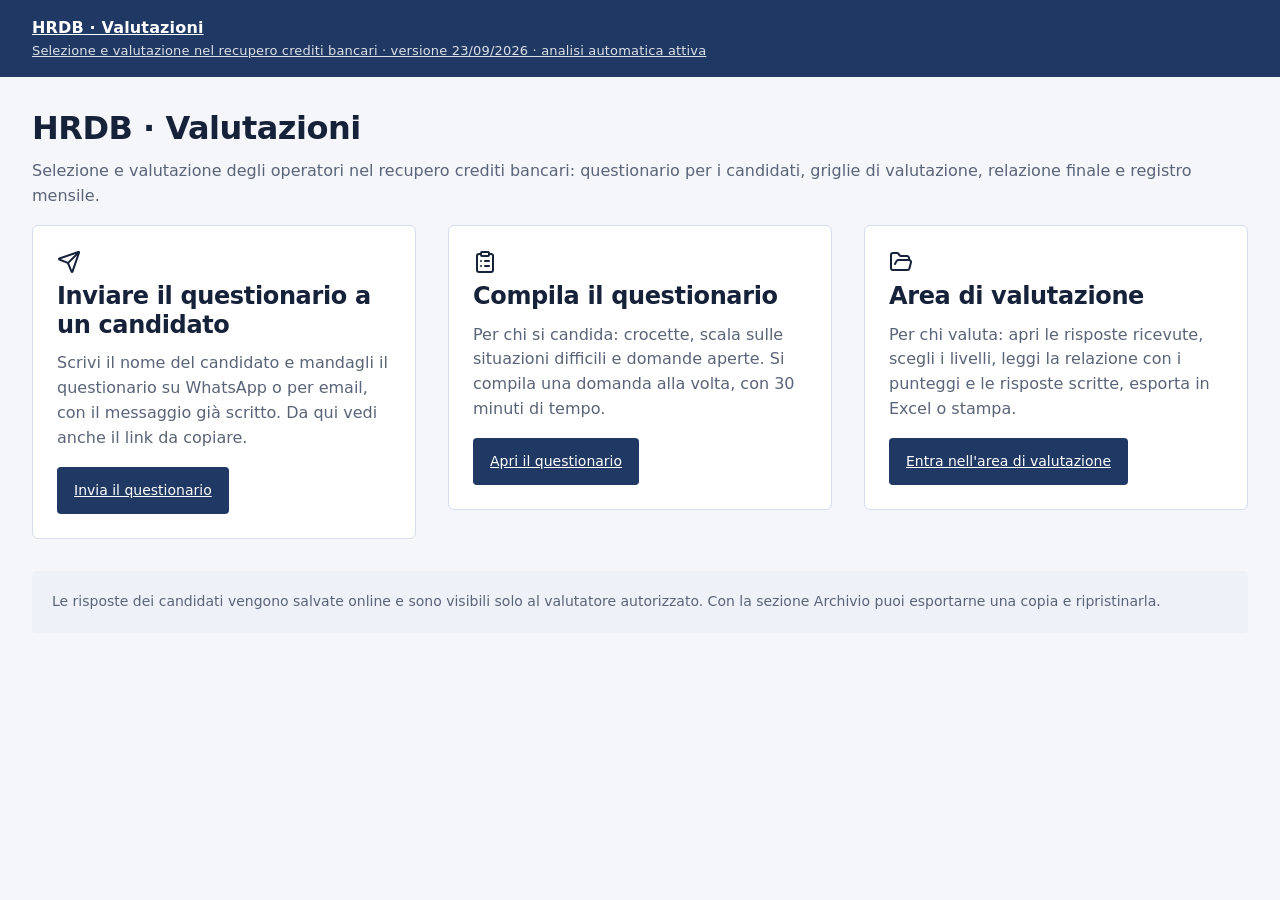
==== index.html @ 4d783eae "Nell'elenco delle risposte ricevute compare il punteggio, senza consumare chiamate al modello Richie" ====
<!doctype html>
<html lang="it">
  <head>
    <meta charset="UTF-8" />
    <meta name="viewport" content="width=device-width, initial-scale=1.0" />
    <title>HRDB</title>
    <meta
      name="description"
      content="Questionario di selezione: crocette, scala sulle situazioni difficili e domande aperte. Si compila una domanda alla volta, con 30 minuti di tempo."
    />
    <meta name="robots" content="noindex, nofollow" />
    <meta name="theme-color" content="#0f172a" />
    <link rel="icon" href="./favicon.svg" type="image/svg+xml" />
    <script type="module" crossorigin src="./assets/index-hrtb8.js"></script>
    <link rel="stylesheet" crossorigin href="./assets/index-C1tVpzxo.css" />
  </head>
  <body>
    <div id="root"></div>
  </body>
</html>
---- assets/index-C1tVpzxo.css ----
:root{--color-primary: #1F3864;--color-primary-hover: #182C4F;--color-primary-pressed: #12213C;--color-primary-tint: #E9EEF7;--color-on-primary: #FFFFFF;--color-secondary: #2E5496;--color-secondary-soft: #E8EEF8;--color-tertiary: #4C7DD9;--color-neutral: #F4F6FA;--color-surface: #FFFFFF;--color-surface-quiet: #EEF2F8;--color-border: #D5DDEA;--color-border-strong: #B9C4D6;--color-on-surface: #16213A;--color-on-surface-muted: #5A6478;--color-success: #1B7A4B;--color-success-text: #14663C;--color-success-surface: #E6F1EA;--color-attention: #B07A12;--color-attention-text: #8A5A0B;--color-attention-surface: #FCF1DC;--color-danger: #A32A1F;--color-danger-text: #8F2419;--color-danger-surface: #FBE9E6;--color-overlay: rgba(15, 23, 42, .45);--font-sans: system-ui, -apple-system, "Segoe UI", Roboto, "Helvetica Neue", Arial, sans-serif;--font-mono: ui-monospace, SFMono-Regular, Menlo, Consolas, "Courier New", monospace;--text-display: 44px;--text-headline-xl: 32px;--text-headline-lg: 24px;--text-headline-md: 19px;--text-body-lg: 17px;--text-body-md: 16px;--text-body-sm: 14px;--text-label-md: 14px;--text-table-head: 12px;--text-badge: 12px;--text-caption: 13px;--text-numeric-xl: 40px;--text-numeric-md: 20px;--text-mono-code: 15px;--radius-xs: 2px;--radius-sm: 4px;--radius-md: 6px;--radius-pill: 9999px;--space-xxs: 4px;--space-xs: 8px;--space-sm: 12px;--space-md: 16px;--space-lg: 20px;--space-xl: 24px;--space-xxl: 32px;--space-xxxl: 40px;--space-section: 48px;--space-page: 64px;--candidate-gutter: 20px;--candidate-measure: 560px;--evaluator-gutter: 32px;--evaluator-max: 1280px;--evaluator-sidebar: 248px;--report-measure: 720px;--touch-target: 48px;--control-min: 44px;--progress-height: 6px;--table-row: 44px}*{box-sizing:border-box}html,body,#root{min-height:100%}body{margin:0;background:var(--color-neutral);color:var(--color-on-surface);font-family:var(--font-sans);font-size:var(--text-body-md);line-height:1.55;-webkit-font-smoothing:antialiased}h1,h2,h3{margin:0 0 var(--space-sm);line-height:1.2;letter-spacing:-.015em;font-weight:600}h1{font-size:var(--text-headline-xl)}h2{font-size:var(--text-headline-lg)}h3{font-size:var(--text-headline-md)}p{margin:0 0 var(--space-md)}a{color:var(--color-secondary)}.muted{color:var(--color-on-surface-muted)}.caption{font-size:var(--text-caption);color:var(--color-on-surface-muted)}.numeric{font-size:var(--text-numeric-md);font-weight:600;font-variant-numeric:tabular-nums}.numeric-xl{font-size:var(--text-numeric-xl);font-weight:600;font-variant-numeric:tabular-nums}:focus-visible{outline:3px solid var(--color-tertiary);outline-offset:2px}.shell{min-height:100vh;display:flex;flex-direction:column}.shell__main{flex:1 1 auto}.wrap{width:100%;max-width:var(--evaluator-max);margin:0 auto;padding:var(--space-xxl) var(--evaluator-gutter)}.wrap--candidate{max-width:var(--candidate-measure);padding:var(--space-xl) var(--candidate-gutter) var(--space-xxxl)}.topbar{background:var(--color-primary);color:var(--color-on-primary)}.topbar__inner{max-width:var(--evaluator-max);margin:0 auto;padding:var(--space-md) var(--evaluator-gutter);display:flex;align-items:center;justify-content:space-between;gap:var(--space-md);flex-wrap:wrap}.topbar a,.topbar strong{color:var(--color-on-primary)}.topbar__name{font-weight:600;letter-spacing:.01em}.topbar__sub{display:block;font-size:var(--text-caption);opacity:.85;font-weight:400}.workspace{display:grid;grid-template-columns:var(--evaluator-sidebar) 1fr;gap:var(--space-xxl);align-items:start}@media (max-width: 1023px){.workspace{grid-template-columns:1fr;gap:var(--space-lg)}}.nav-side{display:flex;flex-direction:column;gap:var(--space-xxs);position:sticky;top:var(--space-lg)}.nav-item{display:block;width:100%;text-align:left;padding:var(--space-sm);background:var(--color-surface);border:1px solid var(--color-border);border-radius:var(--radius-sm);color:var(--color-on-surface);font-family:inherit;font-size:var(--text-label-md);font-weight:500;min-height:var(--control-min);cursor:pointer}.nav-item:hover{background:var(--color-secondary-soft);color:var(--color-primary)}.nav-item--active{background:var(--color-secondary-soft);color:var(--color-primary);border-color:var(--color-border-strong)}@media (max-width: 1023px){.nav-side{position:static;flex-direction:row;overflow-x:auto}.nav-item{width:auto;white-space:nowrap}}.btn{display:inline-flex;align-items:center;justify-content:center;gap:var(--space-xs);min-height:var(--control-min);padding:var(--space-sm) var(--space-md);border-radius:var(--radius-sm);font-family:inherit;font-size:var(--text-label-md);font-weight:500;cursor:pointer;border:1px solid transparent}.btn--primary{background:var(--color-primary);color:var(--color-on-primary)}.btn--primary:hover{background:var(--color-primary-hover)}.btn--primary:active{background:var(--color-primary-pressed)}.btn--secondary{background:var(--color-surface);color:var(--color-primary);border-color:var(--color-border)}.btn--secondary:hover{background:var(--color-secondary-soft)}.btn--danger{background:var(--color-danger);color:var(--color-on-primary)}.btn:disabled,.btn[aria-disabled=true]{background:var(--color-surface-quiet);color:var(--color-on-surface-muted);cursor:not-allowed;border-color:var(--color-border)}.btn--wide{width:100%}.actions{display:flex;gap:var(--space-sm);flex-wrap:wrap;margin-top:var(--space-lg)}.card{background:var(--color-surface);border:1px solid var(--color-border);border-radius:var(--radius-md);padding:var(--space-xl);margin-bottom:var(--space-md)}.card--question{padding:var(--space-xl)}.panel{background:var(--color-surface-quiet);border-radius:var(--radius-sm);padding:var(--space-lg)}.answer-quote{background:var(--color-surface-quiet);border-left:3px solid var(--color-secondary);border-radius:var(--radius-sm);padding:var(--space-lg);font-size:var(--text-body-lg);white-space:pre-wrap;margin:var(--space-sm) 0}.reading-panel{background:var(--color-primary-tint);border-radius:var(--radius-sm);padding:var(--space-lg);font-size:var(--text-body-sm);margin:var(--space-md) 0}.reading-panel ul{margin:var(--space-xs) 0;padding-left:var(--space-lg)}.reading-panel li.ok{color:var(--color-success-text)}.reading-panel li.no{color:var(--color-on-surface-muted)}.code-box{background:var(--color-surface-quiet);border:1px solid var(--color-border);border-radius:var(--radius-sm);padding:var(--space-md);font-family:var(--font-mono);font-size:var(--text-mono-code);line-height:1.65;word-break:break-all;max-height:260px;overflow:auto;margin:var(--space-md) 0}.flag{background:var(--color-attention-surface);border-radius:var(--radius-sm);padding:var(--space-md);font-size:var(--text-body-sm);margin-bottom:var(--space-xs)}.option{display:block;width:100%;text-align:left;min-height:64px;padding:var(--space-lg);background:var(--color-surface);border:1px solid var(--color-border);border-radius:var(--radius-md);color:var(--color-on-surface);font-family:inherit;font-size:var(--text-body-lg);cursor:pointer;margin-bottom:var(--space-xs)}.option:hover{border-color:var(--color-secondary)}.option--selected{background:var(--color-secondary-soft);border-color:var(--color-secondary);color:var(--color-primary)}.scale{display:flex;gap:var(--space-xs);flex-wrap:wrap}.scale-btn{width:56px;height:56px;border-radius:var(--radius-sm);border:1px solid var(--color-border);background:var(--color-surface);color:var(--color-primary);font-family:inherit;font-size:var(--text-numeric-md);font-weight:600;cursor:pointer}.scale-btn:hover{border-color:var(--color-secondary)}.scale-btn--selected{background:var(--color-primary);color:var(--color-on-primary);border-color:var(--color-primary)}.level-card{display:block;width:100%;text-align:left;padding:var(--space-md);margin-bottom:var(--space-xs);background:var(--color-surface);border:1px solid var(--color-border);border-radius:var(--radius-md);font-family:inherit;font-size:var(--text-body-sm);color:var(--color-on-surface);cursor:pointer}.level-card:hover{border-color:var(--color-secondary)}.level-card--selected{background:var(--color-primary);color:var(--color-on-primary);border-color:var(--color-primary)}.level-card--selected .level-card__num{color:var(--color-on-primary)}.level-card__num{display:inline-block;min-width:22px;font-weight:600;color:var(--color-primary);margin-right:var(--space-xs)}.pending-note{background:var(--color-surface-quiet);color:var(--color-on-surface-muted);border-radius:var(--radius-sm);padding:var(--space-sm);font-size:var(--text-body-sm)}.banner{border-radius:var(--radius-sm);padding:var(--space-lg);margin:var(--space-md) 0;font-size:var(--text-body-md)}.banner--ok{background:var(--color-success-surface)}.banner--warning{background:var(--color-attention-surface)}.banner--blocking{background:var(--color-danger-surface)}.banner--neutral{background:var(--color-surface-quiet);color:var(--color-on-surface-muted);font-size:var(--text-body-sm)}.banner ul{margin:var(--space-xs) 0 0;padding-left:var(--space-lg)}.badge{display:inline-block;padding:var(--space-xxs) var(--space-sm);border-radius:var(--radius-pill);font-size:var(--text-badge);font-weight:600;letter-spacing:.05em;text-transform:uppercase}.badge--positive{background:var(--color-success-surface);color:var(--color-success-text)}.badge--caution{background:var(--color-attention-surface);color:var(--color-attention-text)}.badge--negative{background:var(--color-danger-surface);color:var(--color-danger-text)}.badge--neutral{background:var(--color-surface-quiet);color:var(--color-on-surface-muted)}.outcome{display:inline-block;padding:var(--space-xs) var(--space-md);border-radius:var(--radius-pill);font-size:var(--text-label-md);font-weight:600}.outcome--positive{background:var(--color-success-surface);color:var(--color-success-text)}.outcome--caution{background:var(--color-attention-surface);color:var(--color-attention-text)}.outcome--negative{background:var(--color-danger-surface);color:var(--color-danger-text)}.pills{display:flex;gap:var(--space-xs);flex-wrap:wrap;margin:var(--space-md) 0}.pill{background:var(--color-surface);border:1px solid var(--color-border);border-radius:var(--radius-sm);padding:var(--space-xs) var(--space-sm);font-size:var(--text-body-sm)}.pill b{color:var(--color-primary)}.table{width:100%;border-collapse:collapse;font-size:var(--text-body-sm);margin:var(--space-md) 0}.table th{background:var(--color-surface-quiet);color:var(--color-primary);text-align:left;font-size:var(--text-table-head);letter-spacing:.07em;text-transform:uppercase;font-weight:600;padding:var(--space-sm);border:1px solid var(--color-border)}.table td{padding:var(--space-sm);border:1px solid var(--color-border);vertical-align:top}.table tr.is-flagged td{background:var(--color-attention-surface)}.table tr.is-selected td{background:var(--color-secondary-soft)}.table--numbers td.num{text-align:right;font-variant-numeric:tabular-nums}.field{display:block;margin-bottom:var(--space-md)}.field__label{display:block;font-size:var(--text-label-md);font-weight:500;margin-bottom:var(--space-xxs)}.input,.textarea{width:100%;padding:var(--space-sm);border:1px solid var(--color-border);border-radius:var(--radius-sm);font-family:inherit;font-size:var(--text-body-md);background:var(--color-surface);color:var(--color-on-surface)}.textarea{min-height:160px;resize:vertical;line-height:1.5}.input:focus,.textarea:focus{outline:none;border-color:var(--color-secondary)}.field__error{color:var(--color-danger-text);font-size:var(--text-caption);margin-top:var(--space-xxs)}.field-help{font-size:var(--text-caption);color:var(--color-on-surface-muted);margin:var(--space-xxs) 0 var(--space-xs)}.checkline{display:flex;gap:var(--space-sm);align-items:flex-start;font-size:var(--text-body-sm)}.countdown{display:flex;align-items:center;justify-content:space-between;gap:var(--space-sm);background:var(--color-primary-tint);border:1px solid var(--color-border);border-radius:var(--radius-sm);padding:var(--space-sm) var(--space-md);margin-bottom:var(--space-md)}.countdown__label{font-size:var(--text-label-md);color:var(--color-primary)}.countdown__value{font-family:var(--font-mono);font-size:20px;font-weight:600;font-variant-numeric:tabular-nums;color:var(--color-primary)}.countdown--alarm{background:var(--color-danger-surface);border-color:var(--color-danger)}.countdown--alarm .countdown__label,.countdown--alarm .countdown__value{color:var(--color-danger-text)}.progress{height:var(--progress-height);background:var(--color-surface-quiet);border-radius:var(--radius-xs);overflow:hidden;margin-bottom:var(--space-lg)}.progress__bar{height:100%;background:var(--color-secondary)}.step{font-size:var(--text-label-md);font-weight:600;color:var(--color-secondary);margin-bottom:var(--space-xs)}.candidate-actions{display:flex;gap:var(--space-sm);flex-wrap:wrap;margin-top:var(--space-xl)}@media (max-width: 560px){.candidate-actions{position:sticky;bottom:0;background:var(--color-neutral);padding:var(--space-md) 0 calc(var(--space-md) + env(safe-area-inset-bottom))}}.report{background:var(--color-surface);border:1px solid var(--color-border);border-radius:var(--radius-md);padding:var(--space-xxl);max-width:var(--report-measure);margin:0 auto}.report h2{margin-top:var(--space-xxl);padding-bottom:var(--space-xs);border-bottom:2px solid var(--color-primary-tint)}.report__head{background:var(--color-neutral);border-radius:var(--radius-sm);padding:var(--space-sm) var(--space-md)}.report__outcome{border:2px solid var(--color-primary);border-radius:var(--radius-md);padding:var(--space-lg);margin:var(--space-md) 0}.report__qa{margin-bottom:var(--space-lg)}.report__sign{margin-top:var(--space-xxl);display:flex;gap:var(--space-xxl);flex-wrap:wrap;font-size:var(--text-caption);color:var(--color-on-surface-muted)}.report__sign div{border-top:1px solid var(--color-border-strong);padding-top:var(--space-xs);min-width:220px}.report__note{margin-top:var(--space-xl);font-size:var(--text-caption);color:var(--color-on-surface-muted);border-top:1px solid var(--color-border);padding-top:var(--space-sm)}@media print{body{background:var(--color-surface);font-size:12px}.no-print,.topbar,.nav-side,.candidate-actions,.countdown{display:none!important}.report{border:none;border-radius:0;padding:0;max-width:none}.report h2{page-break-after:avoid}.report__qa,.report__outcome{page-break-inside:avoid}.wrap,.wrap--candidate{padding:0;max-width:none}}
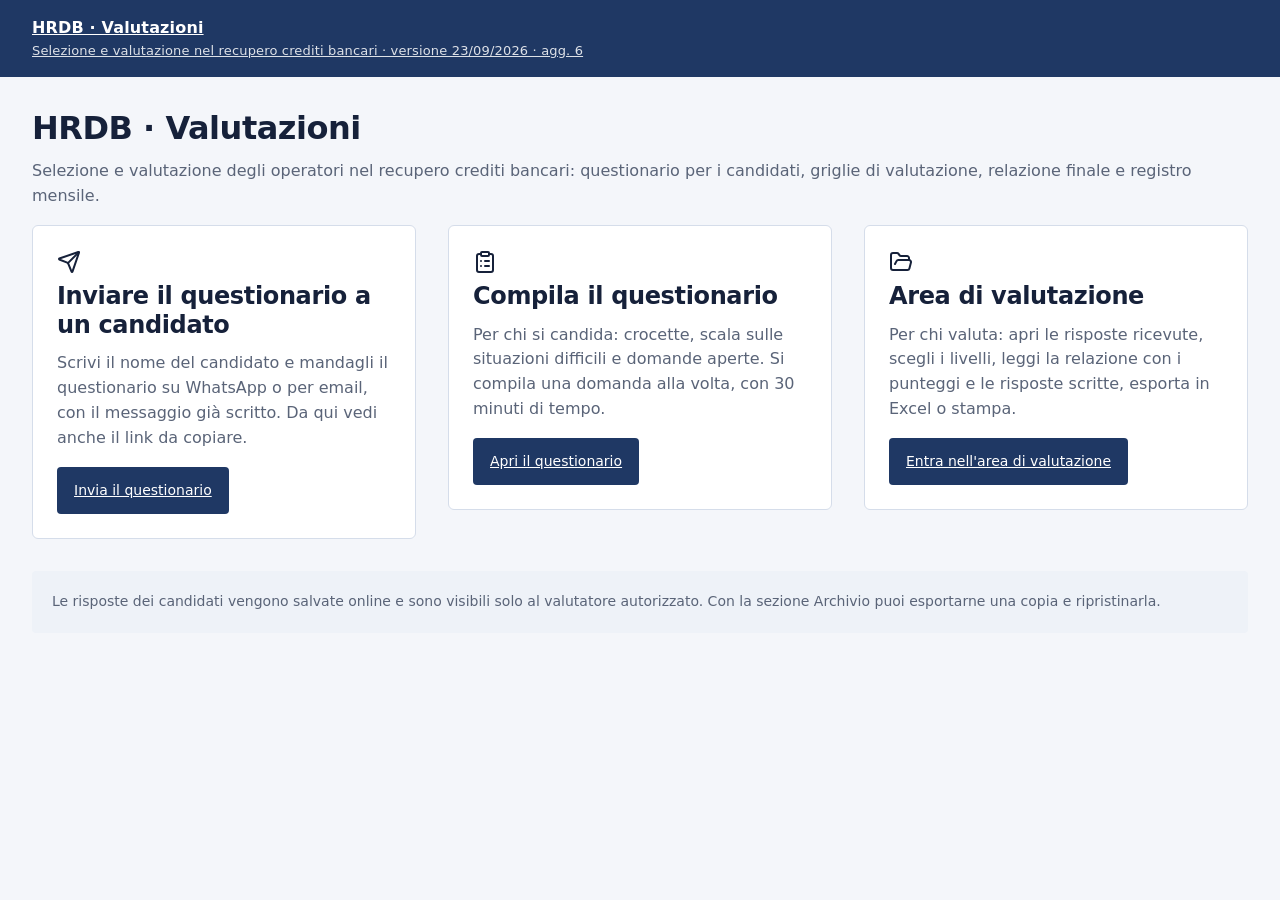
==== commit 7eeaca74: "Marcatore di versione visibile e nome del file con marcatore, per non pescare dalla memoria del brow" ====
--- a/index.html
+++ b/index.html
@@ -11,7 +11,7 @@
     <meta name="robots" content="noindex, nofollow" />
     <meta name="theme-color" content="#0f172a" />
     <link rel="icon" href="./favicon.svg" type="image/svg+xml" />
-    <script type="module" crossorigin src="./assets/index-hrtb8.js"></script>
+    <script type="module" crossorigin src="./assets/index-hrtb10.js?v=6"></script>
     <link rel="stylesheet" crossorigin href="./assets/index-C1tVpzxo.css" />
   </head>
   <body>
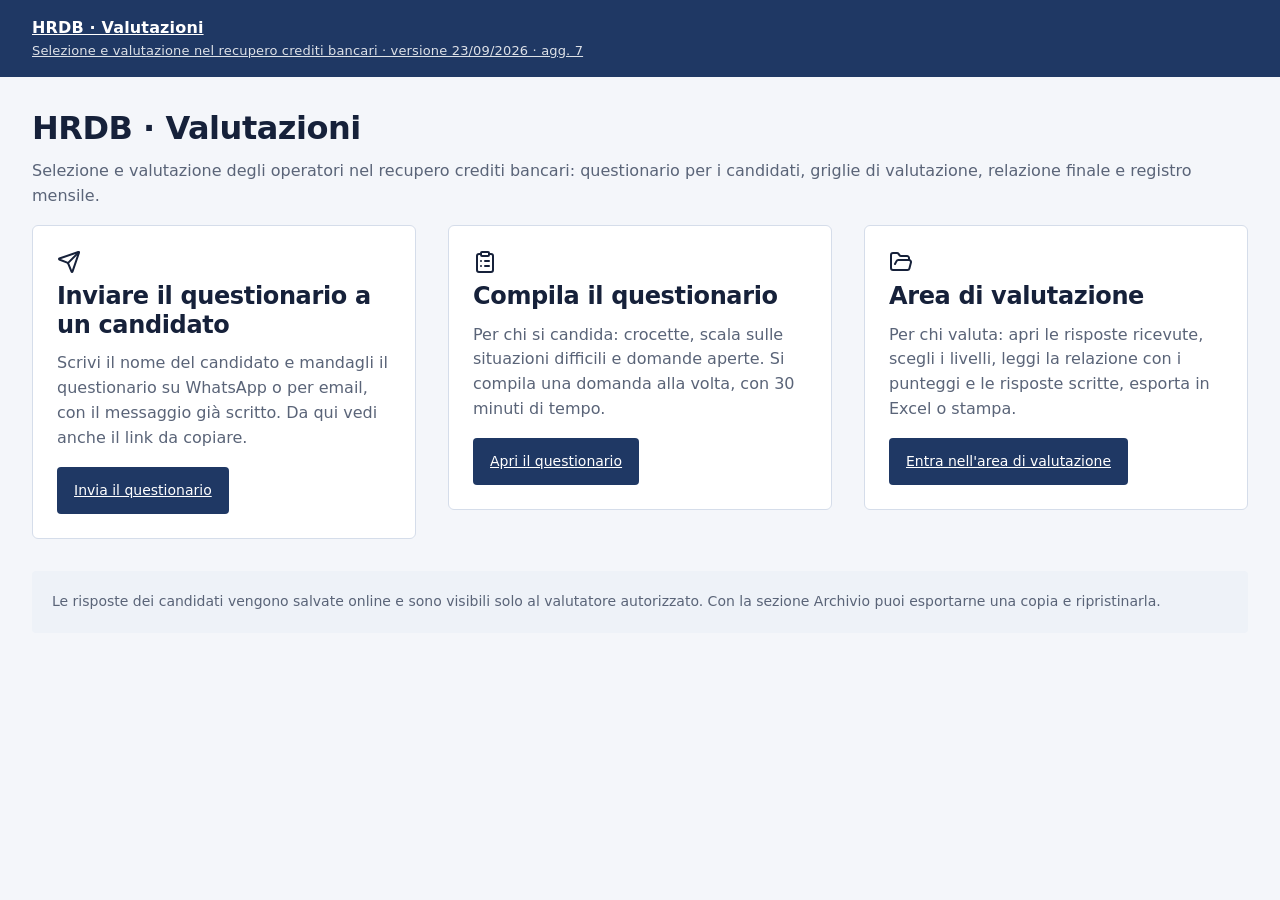
==== commit 15068fdb: "Risposte ricevute: una scheda per candidato con tutto quello che si puo' sapere senza consumare chia" ====
--- a/index.html
+++ b/index.html
@@ -11,7 +11,7 @@
     <meta name="robots" content="noindex, nofollow" />
     <meta name="theme-color" content="#0f172a" />
     <link rel="icon" href="./favicon.svg" type="image/svg+xml" />
-    <script type="module" crossorigin src="./assets/index-hrtb10.js?v=6"></script>
+    <script type="module" crossorigin src="./assets/index-hrtb11.js?v=7"></script>
     <link rel="stylesheet" crossorigin href="./assets/index-C1tVpzxo.css" />
   </head>
   <body>
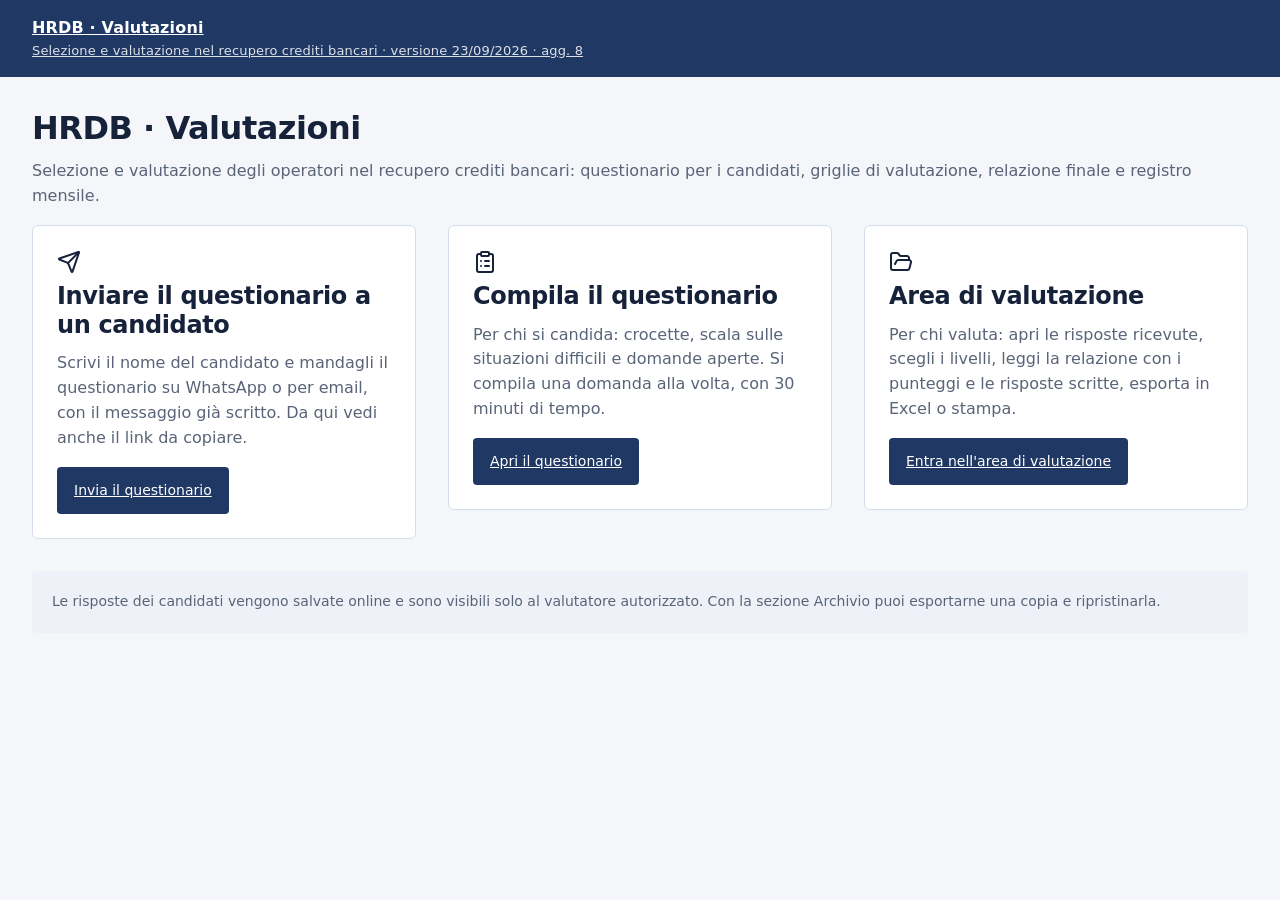
==== commit 427f8e1a: "Due stampe separate (punteggi / relazione finale) e via il riferimento allo psicologo abilitato Rich" ====
--- a/index.html
+++ b/index.html
@@ -11,7 +11,7 @@
     <meta name="robots" content="noindex, nofollow" />
     <meta name="theme-color" content="#0f172a" />
     <link rel="icon" href="./favicon.svg" type="image/svg+xml" />
-    <script type="module" crossorigin src="./assets/index-hrtb11.js?v=7"></script>
+    <script type="module" crossorigin src="./assets/index-hrtb12.js?v=8"></script>
     <link rel="stylesheet" crossorigin href="./assets/index-C1tVpzxo.css" />
   </head>
   <body>
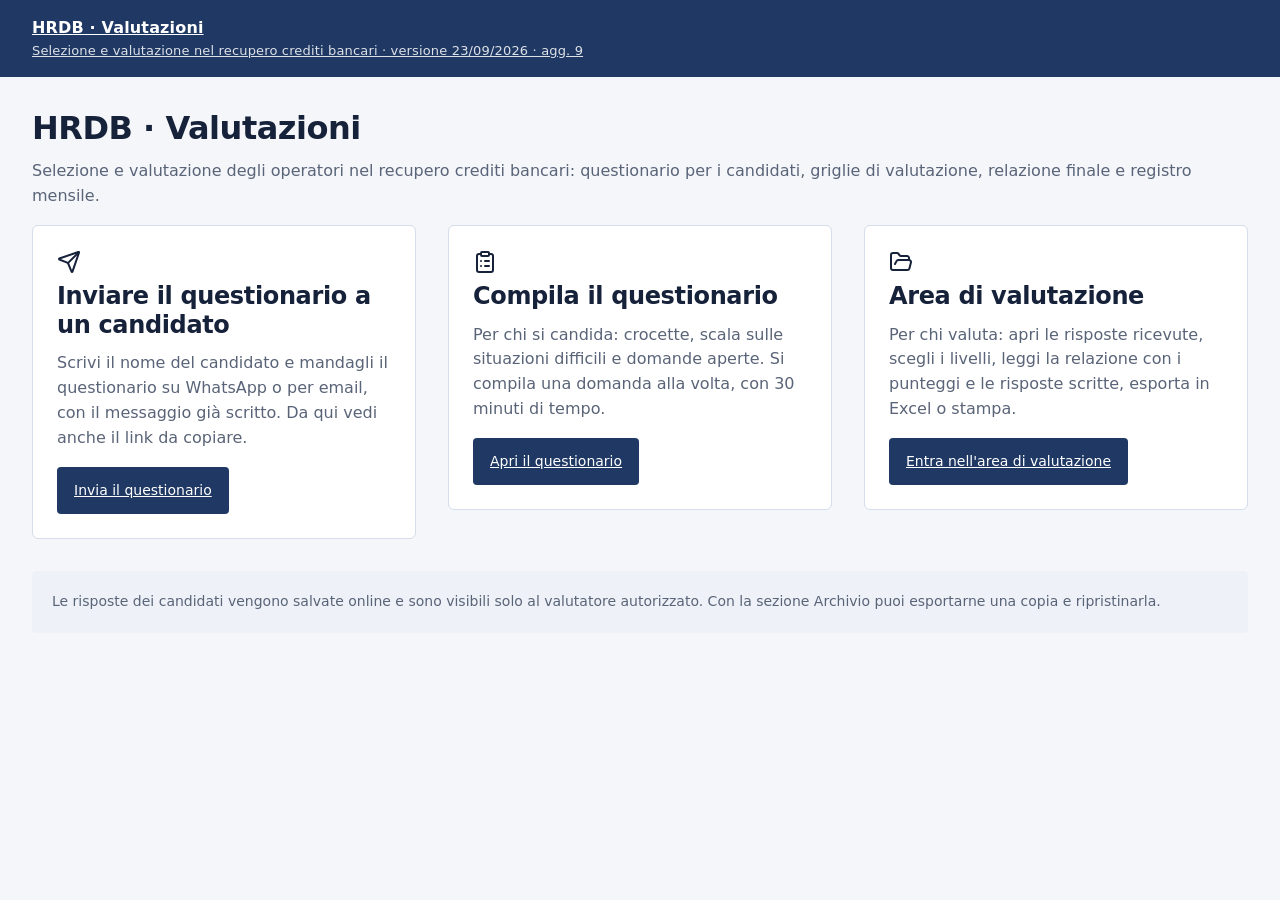
==== commit 2e459c9b: "La relazione si puo' mostrare e stampare in tre modi: tutto, solo punteggi, solo relazione e verbale" ====
--- a/index.html
+++ b/index.html
@@ -11,7 +11,7 @@
     <meta name="robots" content="noindex, nofollow" />
     <meta name="theme-color" content="#0f172a" />
     <link rel="icon" href="./favicon.svg" type="image/svg+xml" />
-    <script type="module" crossorigin src="./assets/index-hrtb12.js?v=8"></script>
+    <script type="module" crossorigin src="./assets/index-hrtb13.js?v=9"></script>
     <link rel="stylesheet" crossorigin href="./assets/index-C1tVpzxo.css" />
   </head>
   <body>
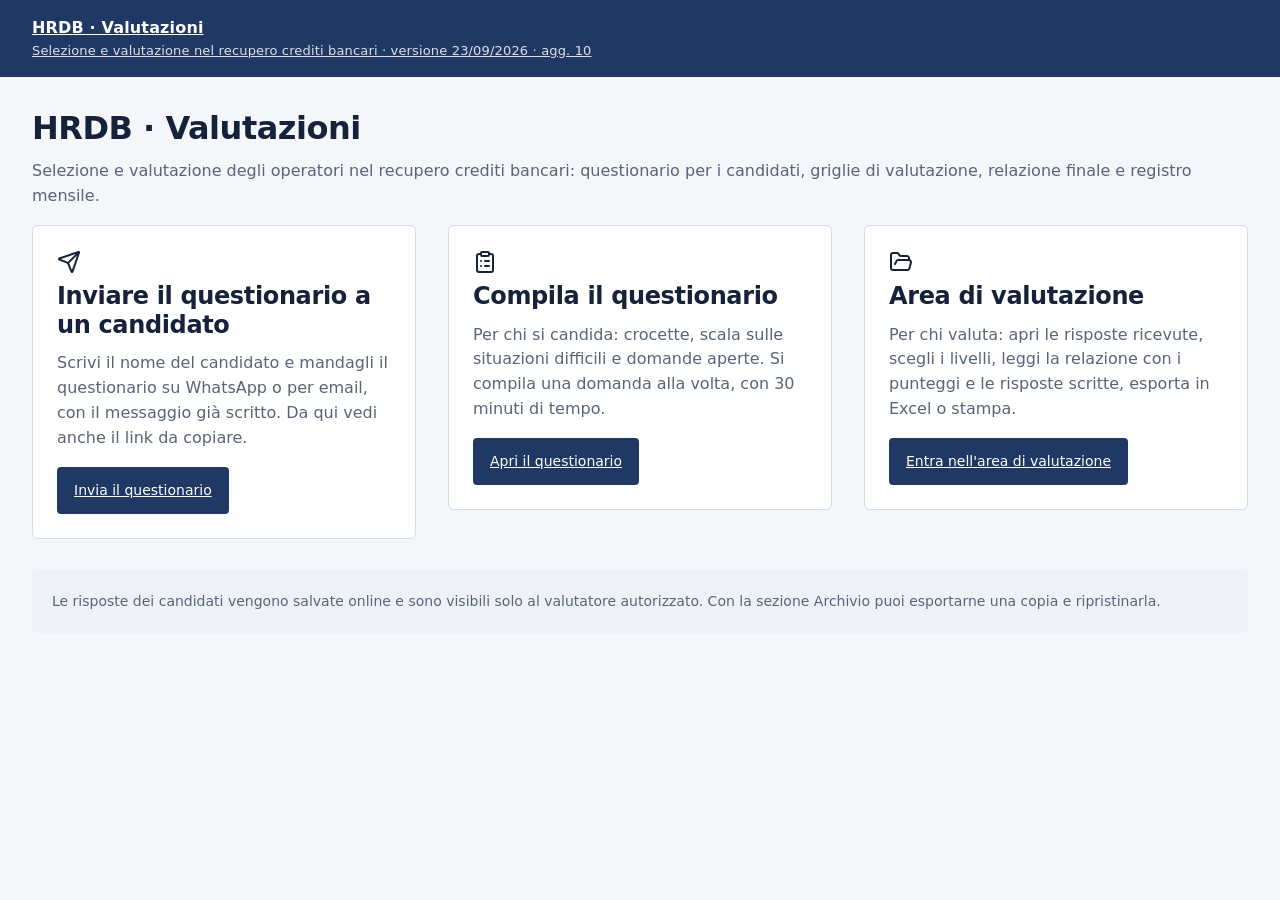
==== commit c2dfa4b5: "Nuova sezione Performance: i numeri del mese di ogni persona, con lo storico Richiesta dell'utente: " ====
--- a/index.html
+++ b/index.html
@@ -11,7 +11,7 @@
     <meta name="robots" content="noindex, nofollow" />
     <meta name="theme-color" content="#0f172a" />
     <link rel="icon" href="./favicon.svg" type="image/svg+xml" />
-    <script type="module" crossorigin src="./assets/index-hrtb13.js?v=9"></script>
+    <script type="module" crossorigin src="./assets/index-hrtb14.js?v=10"></script>
     <link rel="stylesheet" crossorigin href="./assets/index-C1tVpzxo.css" />
   </head>
   <body>
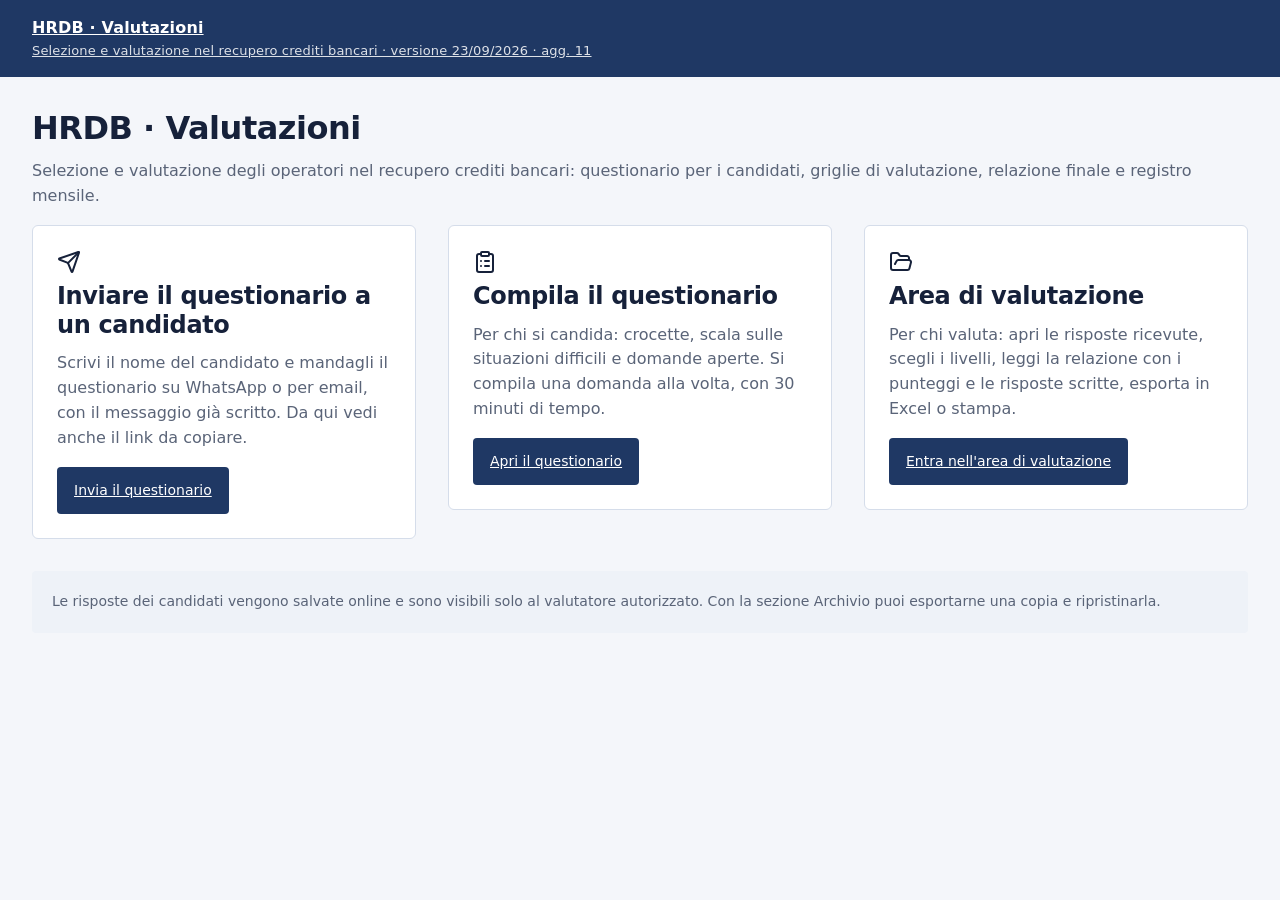
==== commit 613fa557: "Performance rifatta per molte persone: elenco, mese con tutti insieme, controllo dei mancanti L'uten" ====
--- a/index.html
+++ b/index.html
@@ -11,7 +11,7 @@
     <meta name="robots" content="noindex, nofollow" />
     <meta name="theme-color" content="#0f172a" />
     <link rel="icon" href="./favicon.svg" type="image/svg+xml" />
-    <script type="module" crossorigin src="./assets/index-hrtb14.js?v=10"></script>
+    <script type="module" crossorigin src="./assets/index-hrtb15.js?v=11"></script>
     <link rel="stylesheet" crossorigin href="./assets/index-C1tVpzxo.css" />
   </head>
   <body>
